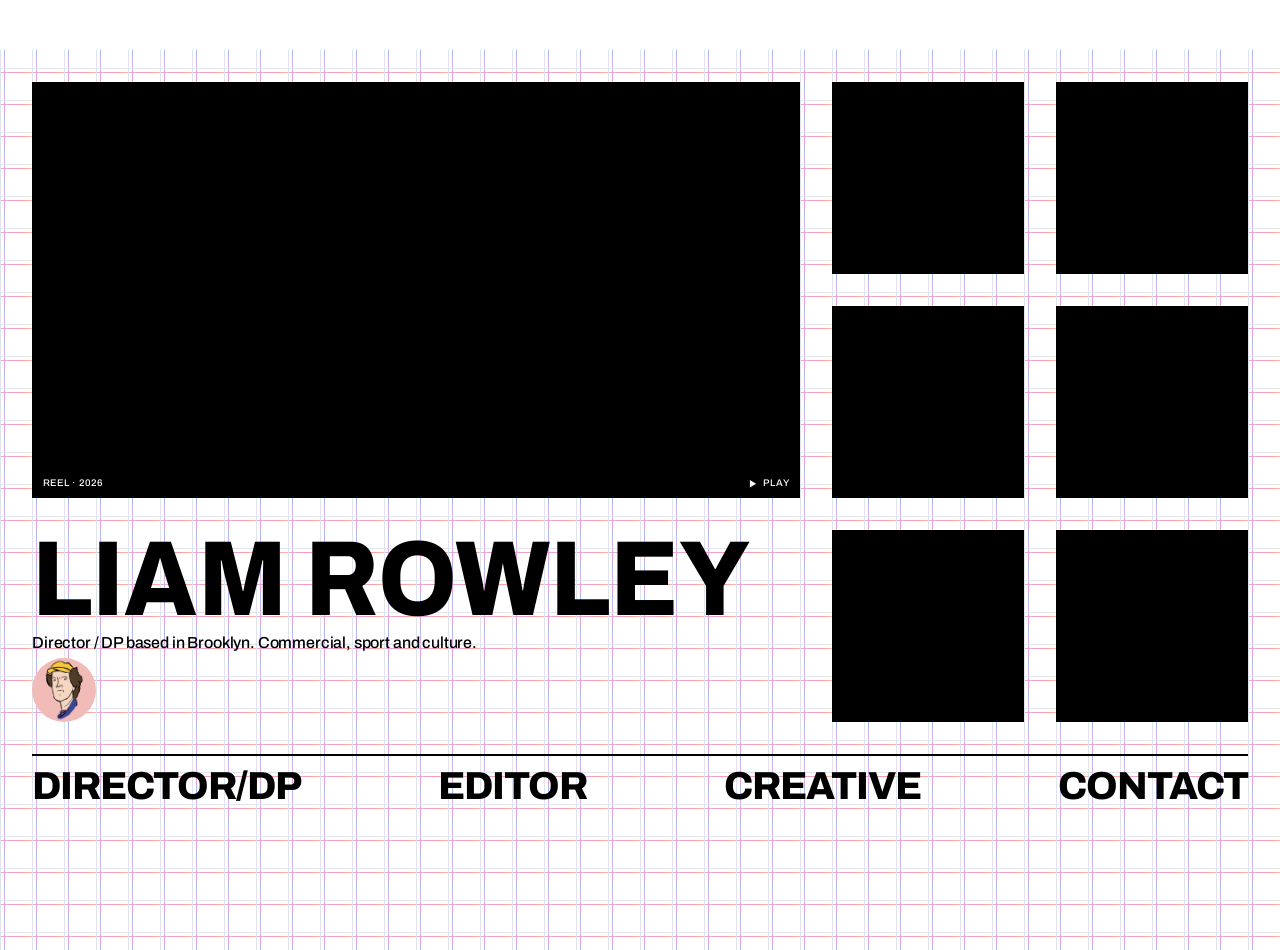
==== index.html @ 7812b7e1 "New Site" ====
<!doctype html>
<html lang="en">
<head>
  <meta charset="utf-8">
  <meta name="viewport" content="width=device-width, initial-scale=1">
  <title>Liam Rowley — Director / DP</title>
  <meta name="description" content="Liam Rowley is a Brooklyn-based Director / DP. Commercial, sport and culture.">
  <meta name="theme-color" content="#ffffff">
  <link rel="canonical" href="https://www.liamrowley.net/">
  <!-- Social share card: replace share.jpg with a 1200x630 frame from the reel -->
  <meta property="og:type" content="website">
  <meta property="og:title" content="Liam Rowley — Director / DP">
  <meta property="og:description" content="Brooklyn-based Director / DP. Commercial, sport and culture.">
  <meta property="og:url" content="https://www.liamrowley.net/">
  <meta property="og:image" content="https://www.liamrowley.net/share.jpg">
  <meta name="twitter:card" content="summary_large_image">
  <link rel="icon" href="favicon.svg" type="image/svg+xml">
  <link rel="apple-touch-icon" href="apple-touch-icon.png">
</head>
<body>
<link rel="preconnect" href="https://fonts.googleapis.com">
<link rel="stylesheet" href="https://fonts.googleapis.com/css2?family=Archivo:wght@500;700;800&display=swap">
<style>
  :root {
    --bg: #ffffff; --ink: #000000; --muted: #666666;
    --grid: #dfe3ea; --shadow-op: 0.5; --shadow-off: 4px;
    --cell: 36px; --ox: 0px; --oy: 0px;
    --g1: #0a84ff; --g2: #bf5af2; --g3: #ff375f; --g4: #ff9f0a;
  }
  * { box-sizing: border-box; }
  html, body { margin: 0; background: var(--bg); color: var(--ink); }
  body { position: relative; min-height: 100vh; }
  body { font-family: 'Archivo', 'Helvetica Neue', Helvetica, Arial, sans-serif; -webkit-font-smoothing: antialiased; overflow-x: hidden; }
  a { color: inherit; text-decoration: none; }
  a:hover { color: #444444; }
  :focus-visible { outline: 3px solid var(--ink); outline-offset: 3px; }
  .skip { position: absolute; left: -999px; top: 8px; background: #000; color: #fff; padding: 8px 12px; z-index: 50; }
  .skip:focus { left: 8px; }

  /* ---- paper: the two grids cover the whole viewport, aligned to the layout ---- */
  .paper { position: absolute; inset: 0; z-index: 0; pointer-events: none; background: var(--bg); }
  .paper::before, .paper::after { content: ""; position: absolute; inset: 0; background-size: var(--cell) var(--cell); }
  .paper::before {
    opacity: var(--shadow-op);
    background-image: linear-gradient(135deg, var(--g1) 0%, var(--g2) 33%, var(--g3) 66%, var(--g4) 100%);
    -webkit-mask-image: linear-gradient(to right, #000 1px, transparent 1px), linear-gradient(to bottom, #000 1px, transparent 1px);
    mask-image: linear-gradient(to right, #000 1px, transparent 1px), linear-gradient(to bottom, #000 1px, transparent 1px);
    -webkit-mask-size: var(--cell) var(--cell); mask-size: var(--cell) var(--cell);
    -webkit-mask-position: calc(var(--ox) + var(--shadow-off)) calc(var(--oy) + var(--shadow-off));
    mask-position: calc(var(--ox) + var(--shadow-off)) calc(var(--oy) + var(--shadow-off));
  }
  .paper::after {
    background-image: linear-gradient(to right, var(--grid) 1px, transparent 1px), linear-gradient(to bottom, var(--grid) 1px, transparent 1px);
    background-position: var(--ox) var(--oy);
  }

  /* ---- layout grid ---- */
  main { position: relative; z-index: 1; }
  .stage {
    display: grid;
    grid-template-columns: repeat(40, var(--cell));
    grid-template-rows: repeat(25, var(--cell));
    width: calc(var(--cell) * 40);
    height: calc(var(--cell) * 25);
    margin: var(--oy) 0 0 var(--ox);
  }
  .blk { position: relative; overflow: hidden; background: #000; display: block; color: #fff; }
  .blk img, .blk video { position: absolute; inset: 0; width: 100%; height: 100%; object-fit: cover; display: block; transition: transform .6s cubic-bezier(.2,.7,.2,1); }
  .blk .lbl { position: absolute; left: calc(var(--cell) * .33); bottom: calc(var(--cell) * .28); font-size: calc(var(--cell) * .3); font-weight: 500; letter-spacing: .08em; text-transform: uppercase; line-height: 1.2; }
  .tile .lbl { opacity: 0; transform: translateY(6px); transition: opacity .25s ease, transform .25s ease; }
  .tile:hover .lbl, .tile:focus-visible .lbl { opacity: 1; transform: none; }
  .tile:hover img, .tile:hover video { transform: scale(1.03); }
  .reel { cursor: pointer; }
  .play { position: absolute; right: calc(var(--cell) * .33); bottom: calc(var(--cell) * .28); display: flex; align-items: center; gap: .5em; font-size: calc(var(--cell) * .3); font-weight: 500; letter-spacing: .08em; text-transform: uppercase; }
  .play svg { width: 1.2em; height: 1.2em; }

  .reel  { grid-column: 2 / 26; grid-row: 2 / 15; }
  .name  { grid-column: 2 / 26; grid-row: 16 / 19; align-self: start; margin: 0; padding-top: calc(var(--cell) * .17); }
  .name svg { display: block; width: 100%; height: auto; }
  .tag   { grid-column: 2 / 26; grid-row: 19 / 20; align-self: center; margin: 0; font-size: calc(var(--cell) * .5); font-weight: 500; letter-spacing: -.01em; }
  .me    { grid-column: 2 / 4; grid-row: 20 / 22; width: calc(var(--cell) * 2); height: calc(var(--cell) * 2); border-radius: 50%; object-fit: cover; display: block; }
  .t1 { grid-column: 27 / 33; grid-row: 2 / 8; }   .t2 { grid-column: 34 / 40; grid-row: 2 / 8; }
  .t3 { grid-column: 27 / 33; grid-row: 9 / 15; }  .t4 { grid-column: 34 / 40; grid-row: 9 / 15; }
  .t5 { grid-column: 27 / 33; grid-row: 16 / 22; } .t6 { grid-column: 34 / 40; grid-row: 16 / 22; }
  nav.menu { grid-column: 2 / 40; grid-row: 23 / 25; display: flex; justify-content: space-between; align-items: center; border-top: 2px solid var(--ink); font-size: calc(var(--cell) * 1.22); font-weight: 800; letter-spacing: -.025em; text-transform: uppercase; line-height: 1; }
  nav.menu a { position: relative; }
  nav.menu a::after { content: ""; position: absolute; left: 0; right: 100%; bottom: -.08em; height: .08em; background: var(--ink); transition: right .3s cubic-bezier(.2,.7,.2,1); }
  nav.menu a:hover::after, nav.menu a:focus-visible::after { right: 0; }

  /* ---- entrance ---- */
  .in { opacity: 0; transform: translateY(10px); animation: in .7s cubic-bezier(.2,.7,.2,1) forwards; }
  .d1 { animation-delay: .05s } .d2 { animation-delay: .12s } .d3 { animation-delay: .19s } .d4 { animation-delay: .26s } .d5 { animation-delay: .33s } .d6 { animation-delay: .40s } .d7 { animation-delay: .47s } .d8 { animation-delay: .54s }
  @keyframes in { to { opacity: 1; transform: none; } }

  /* ---- lightbox ---- */
  .lb { position: fixed; inset: 0; z-index: 40; background: rgba(0,0,0,.92); display: none; align-items: center; justify-content: center; padding: 24px; }
  .lb.open { display: flex; }
  .lb .frame { width: min(100%, 177.78vh); aspect-ratio: 16 / 9; background: #111; color: #fff; display: flex; align-items: center; justify-content: center; font-size: 13px; letter-spacing: .08em; text-transform: uppercase; }
  .lb .frame iframe { width: 100%; height: 100%; border: 0; display: block; }
  .lb .close { position: absolute; top: 20px; right: 24px; color: #fff; background: none; border: 0; font: inherit; font-size: 13px; letter-spacing: .08em; text-transform: uppercase; cursor: pointer; padding: 8px; }

  /* ---- toast ---- */
  .toast { position: fixed; left: 50%; bottom: 24px; transform: translate(-50%, 20px); background: #000; color: #fff; padding: 12px 18px; font-size: 13px; letter-spacing: .06em; text-transform: uppercase; opacity: 0; transition: opacity .25s, transform .25s; z-index: 45; pointer-events: none; }
  .toast.show { opacity: 1; transform: translate(-50%, 0); }

  /* ---- mobile: 13 columns, page scrolls, reel > name > grid > menu ---- */
  @media (max-width: 767px) {
    .stage {
      grid-template-columns: repeat(13, var(--cell));
      grid-template-rows: repeat(38, var(--cell));
      width: calc(var(--cell) * 13);
      height: auto; min-height: 100vh;
      margin: 0 0 0 var(--ox);
    }
    .reel { grid-column: 2 / 13; grid-row: 2 / 8; }
    .name { grid-column: 2 / 13; grid-row: 9 / 11; padding-top: 0; }
    .tag  { grid-column: 2 / 13; grid-row: 11 / 13; align-self: start; font-size: calc(var(--cell) * .48); line-height: 1.25; }
    .me   { grid-column: 2 / 4; grid-row: 13 / 15; }
    .t1 { grid-column: 2 / 7; grid-row: 16 / 21; }  .t2 { grid-column: 8 / 13; grid-row: 16 / 21; }
    .t3 { grid-column: 2 / 7; grid-row: 22 / 27; }  .t4 { grid-column: 8 / 13; grid-row: 22 / 27; }
    .t5 { grid-column: 2 / 7; grid-row: 28 / 33; }  .t6 { grid-column: 8 / 13; grid-row: 28 / 33; }
    .tile .lbl { opacity: 1; transform: none; }
    nav.menu { grid-column: 2 / 13; grid-row: 34 / 38; display: grid; grid-template-columns: repeat(2, minmax(0, 1fr)); align-content: center; row-gap: calc(var(--cell) * .4); font-size: calc(var(--cell) * .78); }
    nav.menu a:nth-child(2n) { text-align: right; }
    nav.menu a::after { display: none; }
  }

  @media (prefers-reduced-motion: reduce) {
    .in { animation: none; opacity: 1; transform: none; }
    .blk img, .blk video, .tile .lbl, nav.menu a::after { transition: none; }
  }
  @media print { .paper { display: none; } }
</style>

<a class="skip" href="#work">Skip to work</a>
<div class="paper" aria-hidden="true"></div>

<main>
  <div class="stage" id="stage">
    <a class="blk reel in d1" href="#reel" id="reel" aria-label="Play the cinematography reel">
      <!-- Poster: replace src with a frame grab from the reel -->
      <img alt="" src="" style="display:none">
      <span class="lbl">Reel · 2026</span>
      <span class="play"><svg viewBox="0 0 24 24" fill="currentColor" aria-hidden="true"><path d="M6 4v16l13-8z"/></svg>Play</span>
    </a>

    <h1 class="name in d2" aria-label="Liam Rowley">
      <svg viewBox="0 0 864 96" aria-hidden="true"><text x="0" y="90" textLength="808" lengthAdjust="spacingAndGlyphs" style="font-family: 'Archivo', 'Helvetica Neue', Helvetica, Arial, sans-serif; font-size: 120px; font-weight: 800; fill: #000;">LIAM ROWLEY</text></svg>
    </h1>
    <p class="tag in d3">Director / DP based in Brooklyn. Commercial, sport and culture.</p>
    <img class="me in d4" src="[data-uri]" alt="Illustrated portrait of Liam Rowley">

    <a class="blk tile t1 in d3" href="#work" id="work"><span class="lbl">WNBA All-Star 2026</span></a>
    <a class="blk tile t2 in d4" href="#work"><span class="lbl">Shade Inc — Waiting Room</span></a>
    <a class="blk tile t3 in d5" href="#work"><span class="lbl">Nespresso — Bean Breakdown</span></a>
    <a class="blk tile t4 in d6" href="#work"><span class="lbl">EY — Family Dynasty</span></a>
    <a class="blk tile t5 in d7" href="#work"><span class="lbl">Sungboon Editor</span></a>
    <a class="blk tile t6 in d8" href="#work"><span class="lbl">Park Happening</span></a>

    <nav class="menu in d8" aria-label="Main">
      <a href="#work">Director/DP</a>
      <a href="#editor">Editor</a>
      <a href="#creative">Creative</a>
      <a href="#contact" id="contact" data-email="lyrowley@gmail.com">Contact</a>
    </nav>
  </div>
</main>

<div class="lb" id="lb" role="dialog" aria-modal="true" aria-label="Reel">
  <button class="close" id="lbClose" type="button">Close ✕</button>
  <div class="frame" id="lbFrame">Reel — drop the Vimeo embed here</div>
</div>
<div class="toast" id="toast" role="status" aria-live="polite"></div>

<script>
(function () {
  var root = document.documentElement;
  var stage = document.getElementById('stage');

  // Size the grid cell to the window so the layout and the paper grid stay locked together.
  function fit() {
    var w = window.innerWidth, h = window.innerHeight;
    var mobile = w < 768;
    var cell, cols, rows;
    if (mobile) { cols = 13; cell = Math.floor(w / cols); rows = null; }
    else { cols = 40; rows = 25; cell = Math.floor(Math.min(w / cols, h / rows)); }
    // Center the layout; the paper grid is offset by the same amount so its lines run through the blocks' edges.
    var ox = Math.round((w - cell * cols) / 2);
    var oy = rows ? Math.round((h - cell * rows) / 2) : 0;
    root.style.setProperty('--cell', cell + 'px');
    root.style.setProperty('--ox', ox + 'px');
    root.style.setProperty('--oy', oy + 'px');
  }
  fit();
  var t; window.addEventListener('resize', function () { clearTimeout(t); t = setTimeout(fit, 60); });

  // Reel lightbox.  To wire the real reel: set VIMEO_ID to the number from your Vimeo URL.
  var VIMEO_ID = '';
  var lb = document.getElementById('lb'), frame = document.getElementById('lbFrame'), last;
  function openLb(e) {
    e.preventDefault(); last = document.activeElement;
    if (VIMEO_ID && !frame.querySelector('iframe')) {
      frame.textContent = '';
      var f = document.createElement('iframe');
      f.src = 'https://player.vimeo.com/video/' + VIMEO_ID + '?autoplay=1&title=0&byline=0&portrait=0';
      f.allow = 'autoplay; fullscreen'; f.setAttribute('allowfullscreen', '');
      frame.appendChild(f);
    }
    lb.classList.add('open'); document.body.style.overflow = 'hidden'; document.getElementById('lbClose').focus();
  }
  function closeLb() {
    lb.classList.remove('open'); document.body.style.overflow = '';
    var f = frame.querySelector('iframe'); if (f) f.remove();
    if (last) last.focus();
  }
  document.getElementById('reel').addEventListener('click', openLb);
  document.getElementById('lbClose').addEventListener('click', closeLb);
  lb.addEventListener('click', function (e) { if (e.target === lb) closeLb(); });
  document.addEventListener('keydown', function (e) { if (e.key === 'Escape' && lb.classList.contains('open')) closeLb(); });

  // Contact: copy the email and say so.
  var toast = document.getElementById('toast'), tt;
  document.getElementById('contact').addEventListener('click', function (e) {
    e.preventDefault();
    var email = this.getAttribute('data-email');
    var done = function () {
      toast.textContent = email + ' copied'; toast.classList.add('show');
      clearTimeout(tt); tt = setTimeout(function () { toast.classList.remove('show'); }, 1800);
    };
    if (navigator.clipboard) navigator.clipboard.writeText(email).then(done, function () { location.href = 'mailto:' + email; });
    else location.href = 'mailto:' + email;
  });
})();
</script>

</body>
</html>
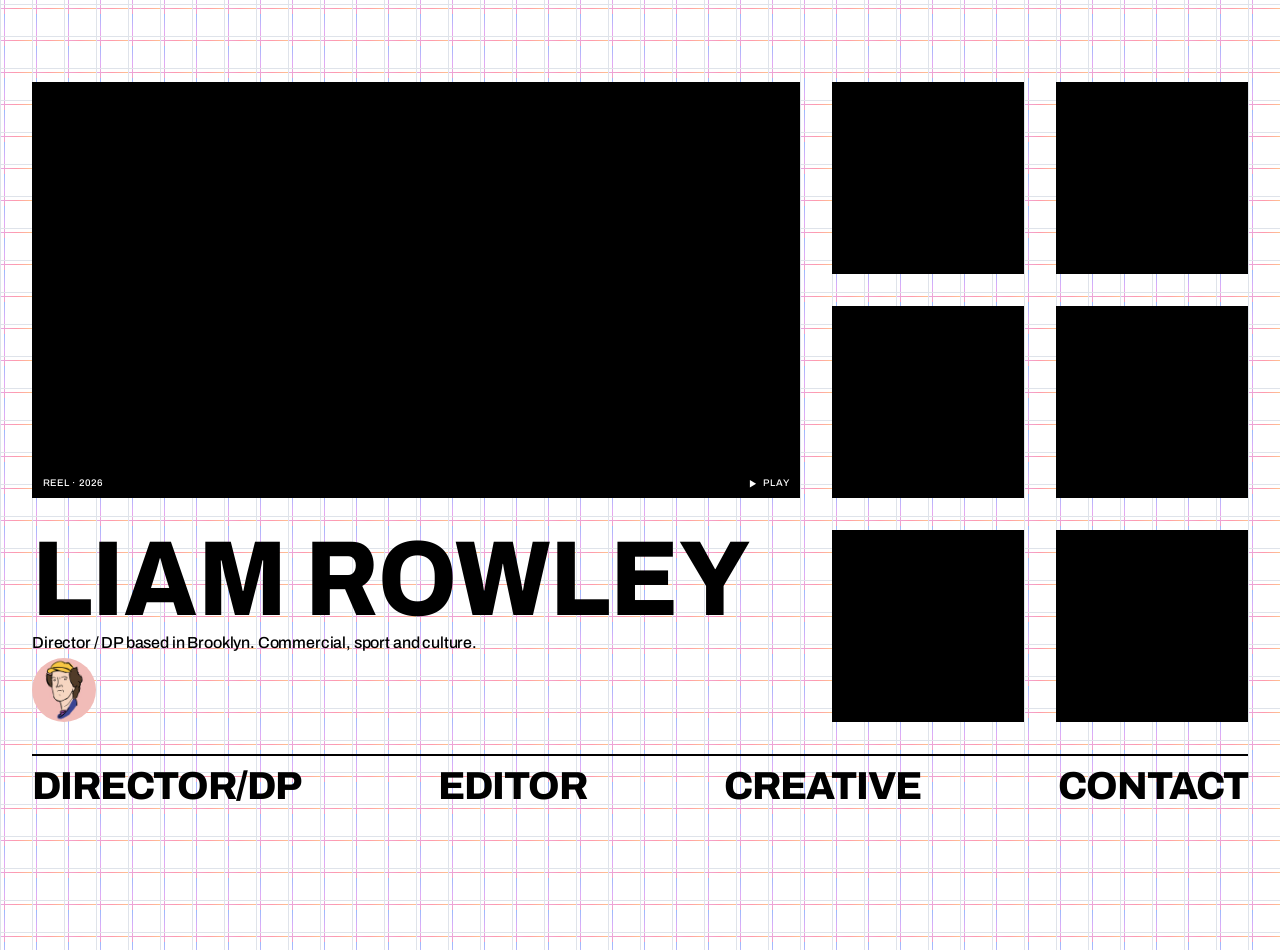
==== commit 523d542f: "V2 - Updated adaptive sizing - Added project pages" ====
--- a/index.html
+++ b/index.html
@@ -1,237 +1,78 @@
 <!doctype html>
-<html lang="en">
+<html lang="en" class="fit-home">
 <head>
   <meta charset="utf-8">
   <meta name="viewport" content="width=device-width, initial-scale=1">
   <title>Liam Rowley — Director / DP</title>
   <meta name="description" content="Liam Rowley is a Brooklyn-based Director / DP. Commercial, sport and culture.">
   <meta name="theme-color" content="#ffffff">
-  <link rel="canonical" href="https://www.liamrowley.net/">
-  <!-- Social share card: replace share.jpg with a 1200x630 frame from the reel -->
   <meta property="og:type" content="website">
   <meta property="og:title" content="Liam Rowley — Director / DP">
-  <meta property="og:description" content="Brooklyn-based Director / DP. Commercial, sport and culture.">
-  <meta property="og:url" content="https://www.liamrowley.net/">
+  <meta property="og:description" content="Liam Rowley is a Brooklyn-based Director / DP. Commercial, sport and culture.">
   <meta property="og:image" content="https://www.liamrowley.net/share.jpg">
   <meta name="twitter:card" content="summary_large_image">
   <link rel="icon" href="favicon.svg" type="image/svg+xml">
   <link rel="apple-touch-icon" href="apple-touch-icon.png">
+  <link rel="preconnect" href="https://fonts.googleapis.com">
+  <link rel="stylesheet" href="https://fonts.googleapis.com/css2?family=Archivo:wght@500;700;800&display=swap">
+  <link rel="stylesheet" href="site.css">
+  <link rel="canonical" href="https://www.liamrowley.net/">
+  <style>
+    body { overflow: hidden; height: 100vh; }
+    .stage { grid-template-rows: repeat(25, var(--cell)); height: calc(var(--cell) * 25); }
+    .reel  { grid-column: 2 / 26; grid-row: 2 / 15; }
+    .name  { grid-column: 2 / 26; grid-row: 16 / 19; align-self: start; margin: 0; padding-top: calc(var(--cell) * .17); }
+    .name svg { display: block; width: 100%; height: auto; }
+    .tag   { grid-column: 2 / 26; grid-row: 19 / 20; align-self: center; margin: 0; font-size: calc(var(--cell) * .5); font-weight: 500; letter-spacing: -.01em; }
+    .me    { grid-column: 2 / 4; grid-row: 20 / 22; width: calc(var(--cell) * 2); height: calc(var(--cell) * 2); border-radius: 50%; object-fit: cover; display: block; }
+    .t1 { grid-column: 27 / 33; grid-row: 2 / 8; }   .t2 { grid-column: 34 / 40; grid-row: 2 / 8; }
+    .t3 { grid-column: 27 / 33; grid-row: 9 / 15; }  .t4 { grid-column: 34 / 40; grid-row: 9 / 15; }
+    .t5 { grid-column: 27 / 33; grid-row: 16 / 22; } .t6 { grid-column: 34 / 40; grid-row: 16 / 22; }
+    nav.menu { grid-row: 23 / 25; }
+    @media (max-width: 767px) {
+      body { overflow: auto; height: auto; }
+      .stage { grid-template-rows: repeat(38, var(--cell)); height: auto; }
+      .reel { grid-column: 2 / 13; grid-row: 2 / 8; }
+      .name { grid-column: 2 / 13; grid-row: 9 / 11; padding-top: 0; }
+      .tag  { grid-column: 2 / 13; grid-row: 11 / 13; align-self: start; font-size: calc(var(--cell) * .48); line-height: 1.25; }
+      .me   { grid-column: 2 / 4; grid-row: 13 / 15; }
+      .t1 { grid-column: 2 / 7; grid-row: 16 / 21; }  .t2 { grid-column: 8 / 13; grid-row: 16 / 21; }
+      .t3 { grid-column: 2 / 7; grid-row: 22 / 27; }  .t4 { grid-column: 8 / 13; grid-row: 22 / 27; }
+      .t5 { grid-column: 2 / 7; grid-row: 28 / 33; }  .t6 { grid-column: 8 / 13; grid-row: 28 / 33; }
+      nav.menu { grid-row: 34 / 38; }
+    }
+  </style>
 </head>
 <body>
-<link rel="preconnect" href="https://fonts.googleapis.com">
-<link rel="stylesheet" href="https://fonts.googleapis.com/css2?family=Archivo:wght@500;700;800&display=swap">
-<style>
-  :root {
-    --bg: #ffffff; --ink: #000000; --muted: #666666;
-    --grid: #dfe3ea; --shadow-op: 0.5; --shadow-off: 4px;
-    --cell: 36px; --ox: 0px; --oy: 0px;
-    --g1: #0a84ff; --g2: #bf5af2; --g3: #ff375f; --g4: #ff9f0a;
-  }
-  * { box-sizing: border-box; }
-  html, body { margin: 0; background: var(--bg); color: var(--ink); }
-  body { position: relative; min-height: 100vh; }
-  body { font-family: 'Archivo', 'Helvetica Neue', Helvetica, Arial, sans-serif; -webkit-font-smoothing: antialiased; overflow-x: hidden; }
-  a { color: inherit; text-decoration: none; }
-  a:hover { color: #444444; }
-  :focus-visible { outline: 3px solid var(--ink); outline-offset: 3px; }
-  .skip { position: absolute; left: -999px; top: 8px; background: #000; color: #fff; padding: 8px 12px; z-index: 50; }
-  .skip:focus { left: 8px; }
-
-  /* ---- paper: the two grids cover the whole viewport, aligned to the layout ---- */
-  .paper { position: absolute; inset: 0; z-index: 0; pointer-events: none; background: var(--bg); }
-  .paper::before, .paper::after { content: ""; position: absolute; inset: 0; background-size: var(--cell) var(--cell); }
-  .paper::before {
-    opacity: var(--shadow-op);
-    background-image: linear-gradient(135deg, var(--g1) 0%, var(--g2) 33%, var(--g3) 66%, var(--g4) 100%);
-    -webkit-mask-image: linear-gradient(to right, #000 1px, transparent 1px), linear-gradient(to bottom, #000 1px, transparent 1px);
-    mask-image: linear-gradient(to right, #000 1px, transparent 1px), linear-gradient(to bottom, #000 1px, transparent 1px);
-    -webkit-mask-size: var(--cell) var(--cell); mask-size: var(--cell) var(--cell);
-    -webkit-mask-position: calc(var(--ox) + var(--shadow-off)) calc(var(--oy) + var(--shadow-off));
-    mask-position: calc(var(--ox) + var(--shadow-off)) calc(var(--oy) + var(--shadow-off));
-  }
-  .paper::after {
-    background-image: linear-gradient(to right, var(--grid) 1px, transparent 1px), linear-gradient(to bottom, var(--grid) 1px, transparent 1px);
-    background-position: var(--ox) var(--oy);
-  }
-
-  /* ---- layout grid ---- */
-  main { position: relative; z-index: 1; }
-  .stage {
-    display: grid;
-    grid-template-columns: repeat(40, var(--cell));
-    grid-template-rows: repeat(25, var(--cell));
-    width: calc(var(--cell) * 40);
-    height: calc(var(--cell) * 25);
-    margin: var(--oy) 0 0 var(--ox);
-  }
-  .blk { position: relative; overflow: hidden; background: #000; display: block; color: #fff; }
-  .blk img, .blk video { position: absolute; inset: 0; width: 100%; height: 100%; object-fit: cover; display: block; transition: transform .6s cubic-bezier(.2,.7,.2,1); }
-  .blk .lbl { position: absolute; left: calc(var(--cell) * .33); bottom: calc(var(--cell) * .28); font-size: calc(var(--cell) * .3); font-weight: 500; letter-spacing: .08em; text-transform: uppercase; line-height: 1.2; }
-  .tile .lbl { opacity: 0; transform: translateY(6px); transition: opacity .25s ease, transform .25s ease; }
-  .tile:hover .lbl, .tile:focus-visible .lbl { opacity: 1; transform: none; }
-  .tile:hover img, .tile:hover video { transform: scale(1.03); }
-  .reel { cursor: pointer; }
-  .play { position: absolute; right: calc(var(--cell) * .33); bottom: calc(var(--cell) * .28); display: flex; align-items: center; gap: .5em; font-size: calc(var(--cell) * .3); font-weight: 500; letter-spacing: .08em; text-transform: uppercase; }
-  .play svg { width: 1.2em; height: 1.2em; }
-
-  .reel  { grid-column: 2 / 26; grid-row: 2 / 15; }
-  .name  { grid-column: 2 / 26; grid-row: 16 / 19; align-self: start; margin: 0; padding-top: calc(var(--cell) * .17); }
-  .name svg { display: block; width: 100%; height: auto; }
-  .tag   { grid-column: 2 / 26; grid-row: 19 / 20; align-self: center; margin: 0; font-size: calc(var(--cell) * .5); font-weight: 500; letter-spacing: -.01em; }
-  .me    { grid-column: 2 / 4; grid-row: 20 / 22; width: calc(var(--cell) * 2); height: calc(var(--cell) * 2); border-radius: 50%; object-fit: cover; display: block; }
-  .t1 { grid-column: 27 / 33; grid-row: 2 / 8; }   .t2 { grid-column: 34 / 40; grid-row: 2 / 8; }
-  .t3 { grid-column: 27 / 33; grid-row: 9 / 15; }  .t4 { grid-column: 34 / 40; grid-row: 9 / 15; }
-  .t5 { grid-column: 27 / 33; grid-row: 16 / 22; } .t6 { grid-column: 34 / 40; grid-row: 16 / 22; }
-  nav.menu { grid-column: 2 / 40; grid-row: 23 / 25; display: flex; justify-content: space-between; align-items: center; border-top: 2px solid var(--ink); font-size: calc(var(--cell) * 1.22); font-weight: 800; letter-spacing: -.025em; text-transform: uppercase; line-height: 1; }
-  nav.menu a { position: relative; }
-  nav.menu a::after { content: ""; position: absolute; left: 0; right: 100%; bottom: -.08em; height: .08em; background: var(--ink); transition: right .3s cubic-bezier(.2,.7,.2,1); }
-  nav.menu a:hover::after, nav.menu a:focus-visible::after { right: 0; }
-
-  /* ---- entrance ---- */
-  .in { opacity: 0; transform: translateY(10px); animation: in .7s cubic-bezier(.2,.7,.2,1) forwards; }
-  .d1 { animation-delay: .05s } .d2 { animation-delay: .12s } .d3 { animation-delay: .19s } .d4 { animation-delay: .26s } .d5 { animation-delay: .33s } .d6 { animation-delay: .40s } .d7 { animation-delay: .47s } .d8 { animation-delay: .54s }
-  @keyframes in { to { opacity: 1; transform: none; } }
-
-  /* ---- lightbox ---- */
-  .lb { position: fixed; inset: 0; z-index: 40; background: rgba(0,0,0,.92); display: none; align-items: center; justify-content: center; padding: 24px; }
-  .lb.open { display: flex; }
-  .lb .frame { width: min(100%, 177.78vh); aspect-ratio: 16 / 9; background: #111; color: #fff; display: flex; align-items: center; justify-content: center; font-size: 13px; letter-spacing: .08em; text-transform: uppercase; }
-  .lb .frame iframe { width: 100%; height: 100%; border: 0; display: block; }
-  .lb .close { position: absolute; top: 20px; right: 24px; color: #fff; background: none; border: 0; font: inherit; font-size: 13px; letter-spacing: .08em; text-transform: uppercase; cursor: pointer; padding: 8px; }
-
-  /* ---- toast ---- */
-  .toast { position: fixed; left: 50%; bottom: 24px; transform: translate(-50%, 20px); background: #000; color: #fff; padding: 12px 18px; font-size: 13px; letter-spacing: .06em; text-transform: uppercase; opacity: 0; transition: opacity .25s, transform .25s; z-index: 45; pointer-events: none; }
-  .toast.show { opacity: 1; transform: translate(-50%, 0); }
-
-  /* ---- mobile: 13 columns, page scrolls, reel > name > grid > menu ---- */
-  @media (max-width: 767px) {
-    .stage {
-      grid-template-columns: repeat(13, var(--cell));
-      grid-template-rows: repeat(38, var(--cell));
-      width: calc(var(--cell) * 13);
-      height: auto; min-height: 100vh;
-      margin: 0 0 0 var(--ox);
-    }
-    .reel { grid-column: 2 / 13; grid-row: 2 / 8; }
-    .name { grid-column: 2 / 13; grid-row: 9 / 11; padding-top: 0; }
-    .tag  { grid-column: 2 / 13; grid-row: 11 / 13; align-self: start; font-size: calc(var(--cell) * .48); line-height: 1.25; }
-    .me   { grid-column: 2 / 4; grid-row: 13 / 15; }
-    .t1 { grid-column: 2 / 7; grid-row: 16 / 21; }  .t2 { grid-column: 8 / 13; grid-row: 16 / 21; }
-    .t3 { grid-column: 2 / 7; grid-row: 22 / 27; }  .t4 { grid-column: 8 / 13; grid-row: 22 / 27; }
-    .t5 { grid-column: 2 / 7; grid-row: 28 / 33; }  .t6 { grid-column: 8 / 13; grid-row: 28 / 33; }
-    .tile .lbl { opacity: 1; transform: none; }
-    nav.menu { grid-column: 2 / 13; grid-row: 34 / 38; display: grid; grid-template-columns: repeat(2, minmax(0, 1fr)); align-content: center; row-gap: calc(var(--cell) * .4); font-size: calc(var(--cell) * .78); }
-    nav.menu a:nth-child(2n) { text-align: right; }
-    nav.menu a::after { display: none; }
-  }
-
-  @media (prefers-reduced-motion: reduce) {
-    .in { animation: none; opacity: 1; transform: none; }
-    .blk img, .blk video, .tile .lbl, nav.menu a::after { transition: none; }
-  }
-  @media print { .paper { display: none; } }
-</style>
-
 <a class="skip" href="#work">Skip to work</a>
 <div class="paper" aria-hidden="true"></div>
-
 <main>
-  <div class="stage" id="stage">
-    <a class="blk reel in d1" href="#reel" id="reel" aria-label="Play the cinematography reel">
-      <!-- Poster: replace src with a frame grab from the reel -->
-      <img alt="" src="" style="display:none">
+  <div class="stage">
+    <a class="blk reel in d1" href="#" id="reel" data-vimeo="" aria-label="Play the cinematography reel">
+      <span id="reelPoster"></span>
       <span class="lbl">Reel · 2026</span>
       <span class="play"><svg viewBox="0 0 24 24" fill="currentColor" aria-hidden="true"><path d="M6 4v16l13-8z"/></svg>Play</span>
     </a>
-
     <h1 class="name in d2" aria-label="Liam Rowley">
       <svg viewBox="0 0 864 96" aria-hidden="true"><text x="0" y="90" textLength="808" lengthAdjust="spacingAndGlyphs" style="font-family: 'Archivo', 'Helvetica Neue', Helvetica, Arial, sans-serif; font-size: 120px; font-weight: 800; fill: #000;">LIAM ROWLEY</text></svg>
     </h1>
     <p class="tag in d3">Director / DP based in Brooklyn. Commercial, sport and culture.</p>
     <img class="me in d4" src="[data-uri]" alt="Illustrated portrait of Liam Rowley">
-
-    <a class="blk tile t1 in d3" href="#work" id="work"><span class="lbl">WNBA All-Star 2026</span></a>
-    <a class="blk tile t2 in d4" href="#work"><span class="lbl">Shade Inc — Waiting Room</span></a>
-    <a class="blk tile t3 in d5" href="#work"><span class="lbl">Nespresso — Bean Breakdown</span></a>
-    <a class="blk tile t4 in d6" href="#work"><span class="lbl">EY — Family Dynasty</span></a>
-    <a class="blk tile t5 in d7" href="#work"><span class="lbl">Sungboon Editor</span></a>
-    <a class="blk tile t6 in d8" href="#work"><span class="lbl">Park Happening</span></a>
-
-    <nav class="menu in d8" aria-label="Main">
-      <a href="#work">Director/DP</a>
-      <a href="#editor">Editor</a>
-      <a href="#creative">Creative</a>
-      <a href="#contact" id="contact" data-email="lyrowley@gmail.com">Contact</a>
+    <span id="homeTiles" hidden></span>
+    <nav class="menu in d8" aria-label="Main" id="work">
+      <a href="director.html">Director/DP</a>
+      <a href="editor.html">Editor</a>
+      <a href="creative.html">Creative</a>
+      <a href="#" data-email="lyrowley@gmail.com">Contact</a>
     </nav>
   </div>
 </main>
-
-<div class="lb" id="lb" role="dialog" aria-modal="true" aria-label="Reel">
+<div class="lb" id="lb" role="dialog" aria-modal="true" aria-label="Video">
   <button class="close" id="lbClose" type="button">Close ✕</button>
-  <div class="frame" id="lbFrame">Reel — drop the Vimeo embed here</div>
+  <div class="frame" id="lbFrame"></div>
 </div>
 <div class="toast" id="toast" role="status" aria-live="polite"></div>
-
-<script>
-(function () {
-  var root = document.documentElement;
-  var stage = document.getElementById('stage');
-
-  // Size the grid cell to the window so the layout and the paper grid stay locked together.
-  function fit() {
-    var w = window.innerWidth, h = window.innerHeight;
-    var mobile = w < 768;
-    var cell, cols, rows;
-    if (mobile) { cols = 13; cell = Math.floor(w / cols); rows = null; }
-    else { cols = 40; rows = 25; cell = Math.floor(Math.min(w / cols, h / rows)); }
-    // Center the layout; the paper grid is offset by the same amount so its lines run through the blocks' edges.
-    var ox = Math.round((w - cell * cols) / 2);
-    var oy = rows ? Math.round((h - cell * rows) / 2) : 0;
-    root.style.setProperty('--cell', cell + 'px');
-    root.style.setProperty('--ox', ox + 'px');
-    root.style.setProperty('--oy', oy + 'px');
-  }
-  fit();
-  var t; window.addEventListener('resize', function () { clearTimeout(t); t = setTimeout(fit, 60); });
-
-  // Reel lightbox.  To wire the real reel: set VIMEO_ID to the number from your Vimeo URL.
-  var VIMEO_ID = '';
-  var lb = document.getElementById('lb'), frame = document.getElementById('lbFrame'), last;
-  function openLb(e) {
-    e.preventDefault(); last = document.activeElement;
-    if (VIMEO_ID && !frame.querySelector('iframe')) {
-      frame.textContent = '';
-      var f = document.createElement('iframe');
-      f.src = 'https://player.vimeo.com/video/' + VIMEO_ID + '?autoplay=1&title=0&byline=0&portrait=0';
-      f.allow = 'autoplay; fullscreen'; f.setAttribute('allowfullscreen', '');
-      frame.appendChild(f);
-    }
-    lb.classList.add('open'); document.body.style.overflow = 'hidden'; document.getElementById('lbClose').focus();
-  }
-  function closeLb() {
-    lb.classList.remove('open'); document.body.style.overflow = '';
-    var f = frame.querySelector('iframe'); if (f) f.remove();
-    if (last) last.focus();
-  }
-  document.getElementById('reel').addEventListener('click', openLb);
-  document.getElementById('lbClose').addEventListener('click', closeLb);
-  lb.addEventListener('click', function (e) { if (e.target === lb) closeLb(); });
-  document.addEventListener('keydown', function (e) { if (e.key === 'Escape' && lb.classList.contains('open')) closeLb(); });
-
-  // Contact: copy the email and say so.
-  var toast = document.getElementById('toast'), tt;
-  document.getElementById('contact').addEventListener('click', function (e) {
-    e.preventDefault();
-    var email = this.getAttribute('data-email');
-    var done = function () {
-      toast.textContent = email + ' copied'; toast.classList.add('show');
-      clearTimeout(tt); tt = setTimeout(function () { toast.classList.remove('show'); }, 1800);
-    };
-    if (navigator.clipboard) navigator.clipboard.writeText(email).then(done, function () { location.href = 'mailto:' + email; });
-    else location.href = 'mailto:' + email;
-  });
-})();
-</script>
-
+<script src="projects.js"></script>
+<script src="site.js"></script>
 </body>
 </html>
--- a/site.css
+++ b/site.css
@@ -0,0 +1,109 @@
+/* liamrowley.net — shared styles. The whole site sits on one square grid; --cell is the size of one square. */
+
+:root {
+  --bg: #ffffff; --ink: #000000; --muted: #666666;
+  --grid: #dfe3ea; --shadow-op: 0.5; --shadow-off: 4px;
+  --g1: #0a84ff; --g2: #bf5af2; --g3: #ff375f; --g4: #ff9f0a;
+  /* scrolling pages: 40 columns across the window */
+  --cols: 40;
+  --cell: calc(100vw / var(--cols));
+  --ox: 0px; --oy: 0px;
+}
+/* the homepage fits 40 x 25 cells inside the window and centers them */
+.fit-home { --cell: min(calc(100vw / 40), calc(100vh / 25)); --ox: calc((100vw - var(--cell) * 40) / 2); --oy: calc((100vh - var(--cell) * 25) / 2); }
+
+* { box-sizing: border-box; }
+html { background: var(--bg); }
+html, body { margin: 0; color: var(--ink); }
+body { position: relative; min-height: 100vh; font-family: 'Archivo', 'Helvetica Neue', Helvetica, Arial, sans-serif; -webkit-font-smoothing: antialiased; overflow-x: hidden; }
+a { color: inherit; text-decoration: none; }
+a:hover { color: #444444; }
+:focus-visible { outline: 3px solid var(--ink); outline-offset: 3px; }
+.skip { position: absolute; left: -999px; top: 8px; background: #000; color: #fff; padding: 8px 12px; z-index: 50; }
+.skip:focus { left: 8px; }
+
+/* ---- paper: the two grids, extended a full screen above the page so overscroll shows paper, not white ---- */
+.paper { position: absolute; left: 0; right: 0; top: -100vh; bottom: 0; z-index: 0; pointer-events: none; background: var(--bg); }
+.paper::before, .paper::after { content: ""; position: absolute; inset: 0; background-size: var(--cell) var(--cell); }
+.paper::before {
+  opacity: var(--shadow-op);
+  background-image: linear-gradient(135deg, var(--g1) 0%, var(--g2) 33%, var(--g3) 66%, var(--g4) 100%);
+  -webkit-mask-image: linear-gradient(to right, #000 1px, transparent 1px), linear-gradient(to bottom, #000 1px, transparent 1px);
+  mask-image: linear-gradient(to right, #000 1px, transparent 1px), linear-gradient(to bottom, #000 1px, transparent 1px);
+  -webkit-mask-size: var(--cell) var(--cell); mask-size: var(--cell) var(--cell);
+  -webkit-mask-position: calc(var(--ox) + var(--shadow-off)) calc(var(--oy) + var(--shadow-off) + 100vh);
+  mask-position: calc(var(--ox) + var(--shadow-off)) calc(var(--oy) + var(--shadow-off) + 100vh);
+}
+.paper::after {
+  background-image: linear-gradient(to right, var(--grid) 1px, transparent 1px), linear-gradient(to bottom, var(--grid) 1px, transparent 1px);
+  background-position: var(--ox) calc(var(--oy) + 100vh);
+}
+
+/* ---- layout ---- */
+main { position: relative; z-index: 1; }
+.stage { display: grid; grid-template-columns: repeat(var(--cols), var(--cell)); grid-auto-rows: var(--cell); width: calc(var(--cell) * var(--cols)); margin: var(--oy) 0 0 var(--ox); }
+
+.blk { position: relative; overflow: hidden; background: #000; display: block; color: #fff; }
+.blk img, .blk video { position: absolute; inset: 0; width: 100%; height: 100%; object-fit: cover; display: block; transition: transform .6s cubic-bezier(.2,.7,.2,1); }
+.blk .lbl { position: absolute; left: calc(var(--cell) * .33); bottom: calc(var(--cell) * .28); right: calc(var(--cell) * .33); font-size: calc(var(--cell) * .3); font-weight: 500; letter-spacing: .08em; text-transform: uppercase; line-height: 1.2; }
+.tile .lbl { opacity: 0; transform: translateY(6px); transition: opacity .25s ease, transform .25s ease; }
+.tile:hover .lbl, .tile:focus-visible .lbl { opacity: 1; transform: none; }
+.tile:hover img, .tile:hover video { transform: scale(1.03); }
+.reel { cursor: pointer; }
+.play { position: absolute; right: calc(var(--cell) * .33); bottom: calc(var(--cell) * .28); display: flex; align-items: center; gap: .5em; font-size: calc(var(--cell) * .3); font-weight: 500; letter-spacing: .08em; text-transform: uppercase; }
+.play svg { width: 1.2em; height: 1.2em; }
+
+/* small caps labels and the big display type */
+.cap { font-size: calc(var(--cell) * .36); font-weight: 500; letter-spacing: .02em; text-transform: uppercase; line-height: 1; }
+.k { font-size: calc(var(--cell) * .3); font-weight: 500; letter-spacing: .08em; text-transform: uppercase; color: var(--muted); line-height: 1.2; }
+.v { font-size: calc(var(--cell) * .42); font-weight: 700; letter-spacing: -.01em; line-height: 1.25; }
+.display { margin: 0; font-weight: 800; letter-spacing: -.03em; text-transform: uppercase; line-height: .9; }
+
+/* top menu on inner pages: row 2, ruled underneath */
+nav.top { grid-column: 2 / 40; grid-row: 2 / 3; display: flex; justify-content: space-between; align-items: center; border-bottom: 2px solid var(--ink); }
+nav.top .links { display: flex; gap: var(--cell); }
+nav.top a { font-size: calc(var(--cell) * .36); font-weight: 700; letter-spacing: .02em; text-transform: uppercase; }
+nav.top a.here { border-bottom: 2px solid var(--ink); padding-bottom: 2px; }
+nav.top .brand { font-weight: 700; }
+nav.top .brand span { font-weight: 500; }
+
+/* big bottom menu (homepage) */
+nav.menu { grid-column: 2 / 40; display: flex; justify-content: space-between; align-items: center; border-top: 2px solid var(--ink); font-size: calc(var(--cell) * 1.22); font-weight: 800; letter-spacing: -.025em; text-transform: uppercase; line-height: 1; }
+nav.menu a { position: relative; }
+nav.menu a::after { content: ""; position: absolute; left: 0; right: 100%; bottom: -.08em; height: .08em; background: var(--ink); transition: right .3s cubic-bezier(.2,.7,.2,1); }
+nav.menu a:hover::after, nav.menu a:focus-visible::after { right: 0; }
+
+/* ---- entrance ---- */
+.in { opacity: 0; transform: translateY(10px); animation: in .7s cubic-bezier(.2,.7,.2,1) forwards; }
+.d1 { animation-delay: .05s } .d2 { animation-delay: .12s } .d3 { animation-delay: .19s } .d4 { animation-delay: .26s } .d5 { animation-delay: .33s } .d6 { animation-delay: .40s } .d7 { animation-delay: .47s } .d8 { animation-delay: .54s }
+@keyframes in { to { opacity: 1; transform: none; } }
+
+/* ---- lightbox ---- */
+.lb { position: fixed; inset: 0; z-index: 40; background: rgba(0,0,0,.92); display: none; align-items: center; justify-content: center; padding: 24px; }
+.lb.open { display: flex; }
+.lb .frame { width: min(100%, 177.78vh); aspect-ratio: 16 / 9; background: #111; color: #fff; display: flex; align-items: center; justify-content: center; font-size: 13px; letter-spacing: .08em; text-transform: uppercase; text-align: center; padding: 16px; }
+.lb .frame iframe { width: 100%; height: 100%; border: 0; display: block; }
+.lb .close { position: absolute; top: 20px; right: 24px; color: #fff; background: none; border: 0; font: inherit; font-size: 13px; letter-spacing: .08em; text-transform: uppercase; cursor: pointer; padding: 8px; }
+
+/* ---- toast ---- */
+.toast { position: fixed; left: 50%; bottom: 24px; transform: translate(-50%, 20px); background: #000; color: #fff; padding: 12px 18px; font-size: 13px; letter-spacing: .06em; text-transform: uppercase; opacity: 0; transition: opacity .25s, transform .25s; z-index: 45; pointer-events: none; }
+.toast.show { opacity: 1; transform: translate(-50%, 0); }
+
+/* ---- phones: 13 columns ---- */
+@media (max-width: 767px) {
+  :root, .fit-home { --cols: 13; --cell: calc(100vw / 13); --ox: 0px; --oy: 0px; }
+  .tile .lbl { opacity: 1; transform: none; }
+  nav.top { grid-column: 2 / 13; }
+  nav.top { flex-direction: column; align-items: flex-start; justify-content: center; gap: calc(var(--cell) * .35); height: calc(var(--cell) * 2) !important; }
+  nav.top .links { gap: calc(var(--cell) * .7); }
+  nav.top a { white-space: nowrap; font-size: calc(var(--cell) * .34); }
+  nav.menu { grid-column: 2 / 13; display: grid; grid-template-columns: repeat(2, minmax(0, 1fr)); align-content: center; row-gap: calc(var(--cell) * .4); font-size: calc(var(--cell) * .78); }
+  nav.menu a:nth-child(2n) { text-align: right; }
+  nav.menu a::after { display: none; }
+}
+
+@media (prefers-reduced-motion: reduce) {
+  .in { animation: none; opacity: 1; transform: none; }
+  .blk img, .blk video, .tile .lbl, nav.menu a::after { transition: none; }
+}
+@media print { .paper { display: none; } }
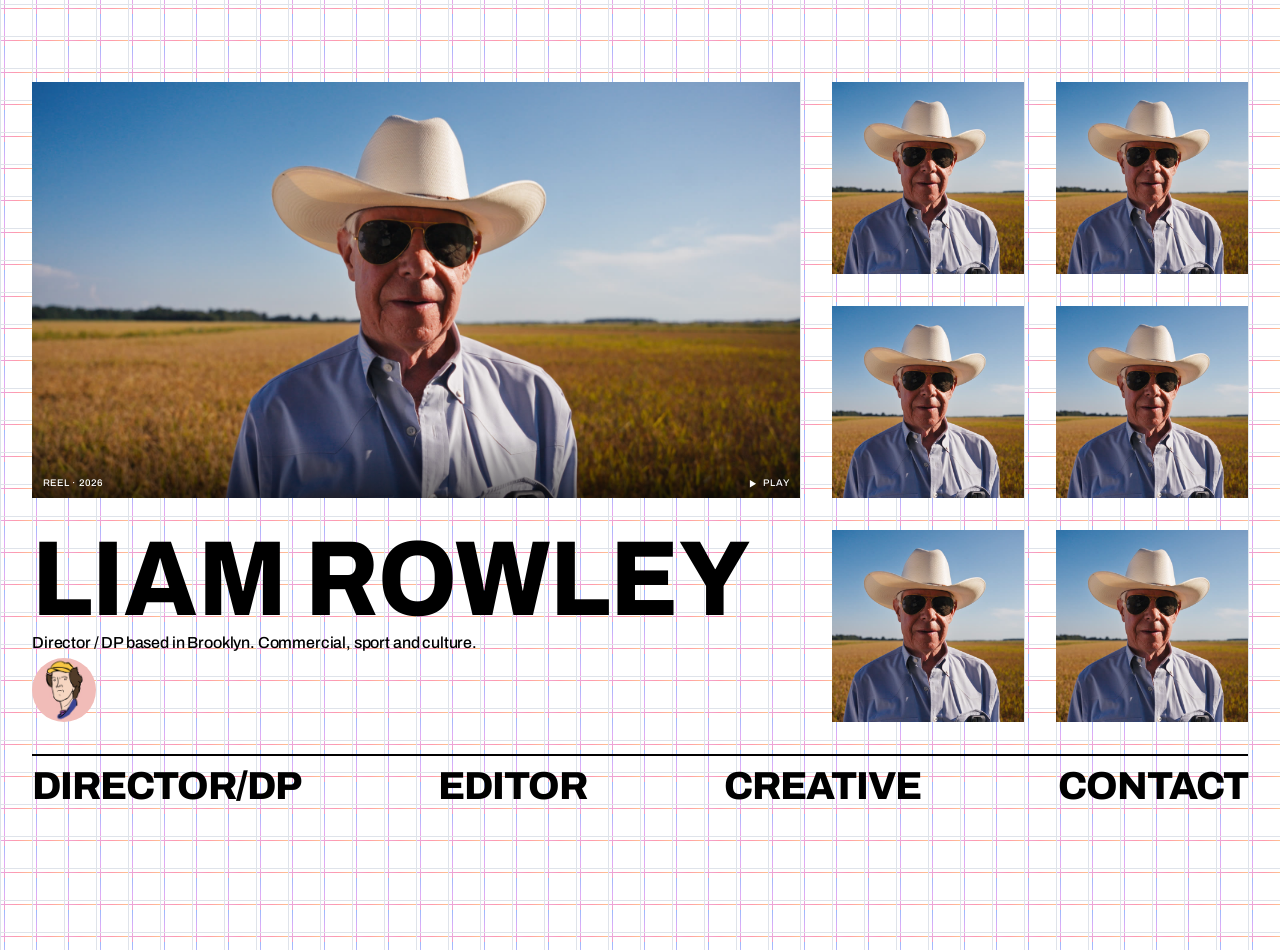
==== commit beee7da9: "Placeholder tweak" ====
--- a/index.html
+++ b/index.html
@@ -15,7 +15,7 @@
   <link rel="apple-touch-icon" href="apple-touch-icon.png">
   <link rel="preconnect" href="https://fonts.googleapis.com">
   <link rel="stylesheet" href="https://fonts.googleapis.com/css2?family=Archivo:wght@500;700;800&display=swap">
-  <link rel="stylesheet" href="site.css">
+  <link rel="stylesheet" href="site.css?v=202610271707">
   <link rel="canonical" href="https://www.liamrowley.net/">
   <style>
     body { overflow: hidden; height: 100vh; }
@@ -72,7 +72,7 @@
   <div class="frame" id="lbFrame"></div>
 </div>
 <div class="toast" id="toast" role="status" aria-live="polite"></div>
-<script src="projects.js"></script>
-<script src="site.js"></script>
+<script src="projects.js?v=202610271707"></script>
+<script src="site.js?v=202610271707"></script>
 </body>
 </html>
--- a/site.css
+++ b/site.css
@@ -48,8 +48,13 @@
 .blk .lbl { position: absolute; left: calc(var(--cell) * .33); bottom: calc(var(--cell) * .28); right: calc(var(--cell) * .33); font-size: calc(var(--cell) * .3); font-weight: 500; letter-spacing: .08em; text-transform: uppercase; line-height: 1.2; }
 .tile .lbl { opacity: 0; transform: translateY(6px); transition: opacity .25s ease, transform .25s ease; }
 .tile:hover .lbl, .tile:focus-visible .lbl { opacity: 1; transform: none; }
-.tile:hover img, .tile:hover video { transform: scale(1.03); }
+.tile:hover img { transform: scale(1.03); }
+.tile video.loop { opacity: 0; transition: opacity .35s ease; }
+.tile video.loop[autoplay], .tile:hover video.loop, .tile:focus-visible video.loop { opacity: 1; }
 .reel { cursor: pointer; }
+.reel video.loop { transition: none; }
+.reel::after { content: ""; position: absolute; left: 0; right: 0; bottom: 0; height: calc(var(--cell) * 2); background: linear-gradient(to top, rgba(0,0,0,.55), rgba(0,0,0,0)); pointer-events: none; }
+.reel .lbl, .reel .play { z-index: 1; }
 .play { position: absolute; right: calc(var(--cell) * .33); bottom: calc(var(--cell) * .28); display: flex; align-items: center; gap: .5em; font-size: calc(var(--cell) * .3); font-weight: 500; letter-spacing: .08em; text-transform: uppercase; }
 .play svg { width: 1.2em; height: 1.2em; }
 
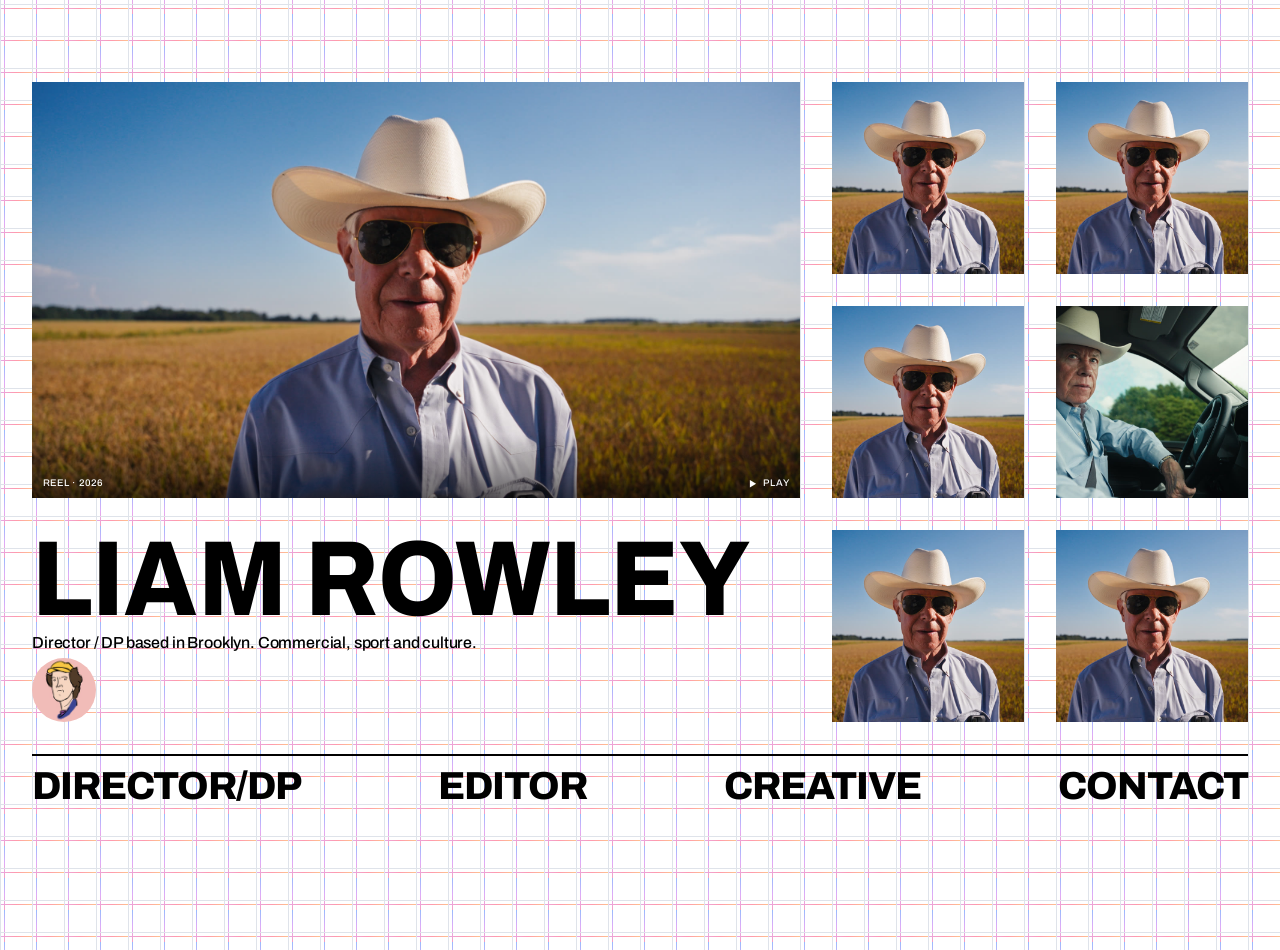
==== commit 860e0ea6: "Updated Images" ====
--- a/index.html
+++ b/index.html
@@ -15,7 +15,7 @@
   <link rel="apple-touch-icon" href="apple-touch-icon.png">
   <link rel="preconnect" href="https://fonts.googleapis.com">
   <link rel="stylesheet" href="https://fonts.googleapis.com/css2?family=Archivo:wght@500;700;800&display=swap">
-  <link rel="stylesheet" href="site.css?v=202610271707">
+  <link rel="stylesheet" href="site.css?v=202610271715">
   <link rel="canonical" href="https://www.liamrowley.net/">
   <style>
     body { overflow: hidden; height: 100vh; }
@@ -72,7 +72,7 @@
   <div class="frame" id="lbFrame"></div>
 </div>
 <div class="toast" id="toast" role="status" aria-live="polite"></div>
-<script src="projects.js?v=202610271707"></script>
-<script src="site.js?v=202610271707"></script>
+<script src="projects.js?v=202610271715"></script>
+<script src="site.js?v=202610271715"></script>
 </body>
 </html>
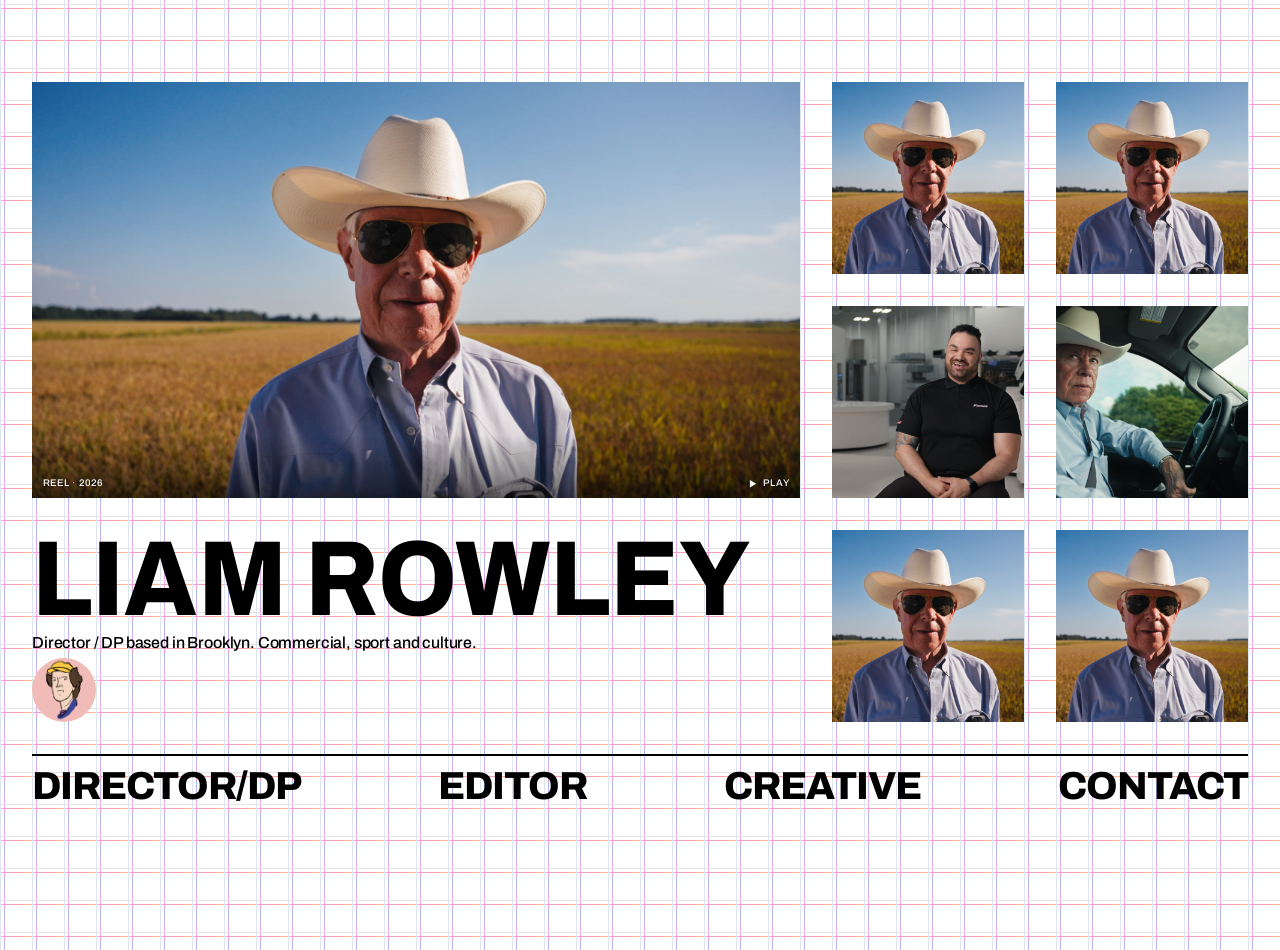
==== commit 352588c6: "Added Daikin Reel" ====
--- a/index.html
+++ b/index.html
@@ -15,7 +15,7 @@
   <link rel="apple-touch-icon" href="apple-touch-icon.png">
   <link rel="preconnect" href="https://fonts.googleapis.com">
   <link rel="stylesheet" href="https://fonts.googleapis.com/css2?family=Archivo:wght@500;700;800&display=swap">
-  <link rel="stylesheet" href="site.css?v=202610271715">
+  <link rel="stylesheet" href="site.css?v=202610271733">
   <link rel="canonical" href="https://www.liamrowley.net/">
   <style>
     body { overflow: hidden; height: 100vh; }
@@ -72,7 +72,7 @@
   <div class="frame" id="lbFrame"></div>
 </div>
 <div class="toast" id="toast" role="status" aria-live="polite"></div>
-<script src="projects.js?v=202610271715"></script>
-<script src="site.js?v=202610271715"></script>
+<script src="projects.js?v=202610271733"></script>
+<script src="site.js?v=202610271733"></script>
 </body>
 </html>
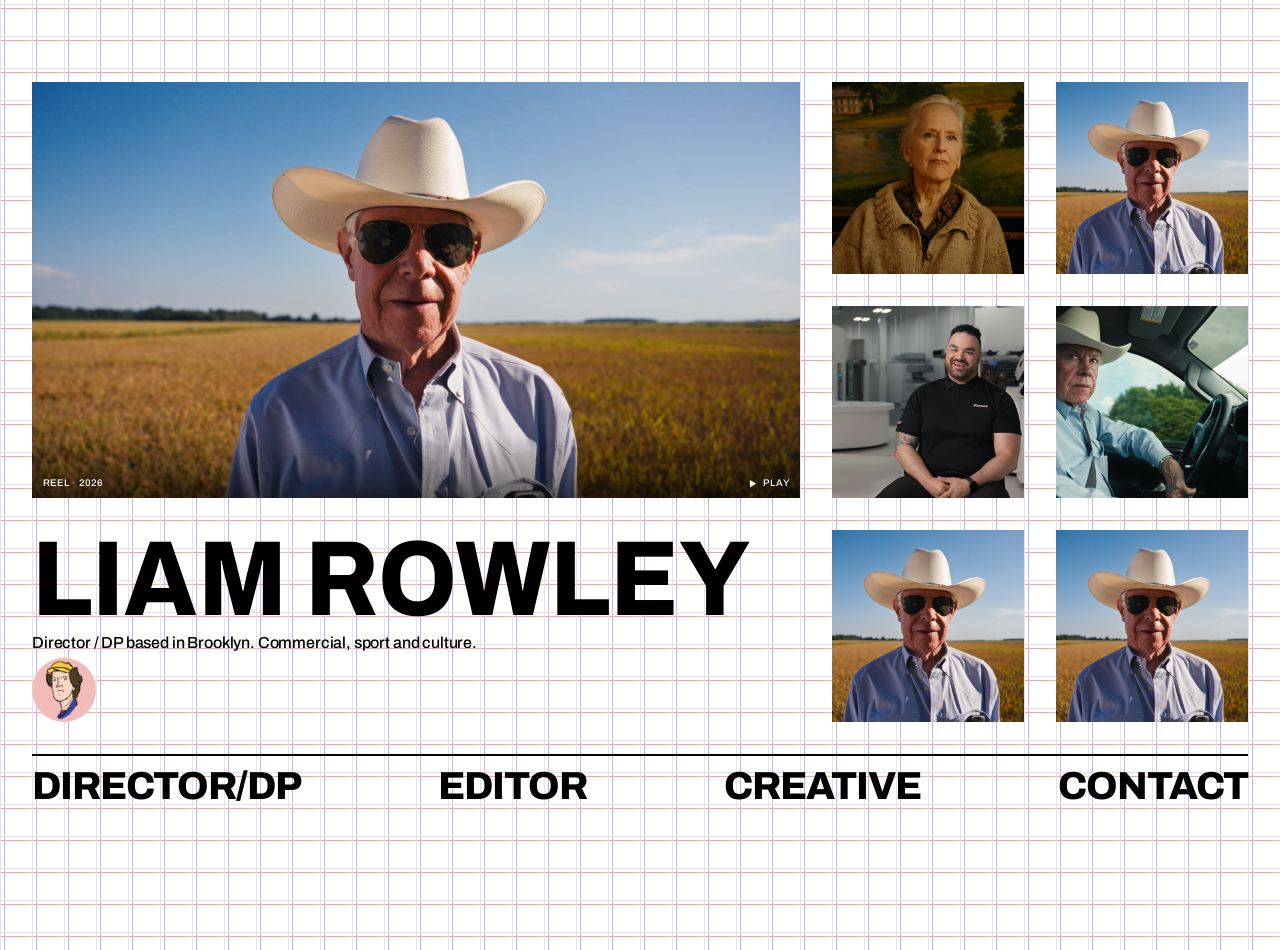
==== commit 7aa23a90: "Added Waiting Room" ====
--- a/index.html
+++ b/index.html
@@ -15,7 +15,7 @@
   <link rel="apple-touch-icon" href="apple-touch-icon.png">
   <link rel="preconnect" href="https://fonts.googleapis.com">
   <link rel="stylesheet" href="https://fonts.googleapis.com/css2?family=Archivo:wght@500;700;800&display=swap">
-  <link rel="stylesheet" href="site.css?v=202610271733">
+  <link rel="stylesheet" href="site.css?v=202610271812">
   <link rel="canonical" href="https://www.liamrowley.net/">
   <style>
     body { overflow: hidden; height: 100vh; }
@@ -72,7 +72,7 @@
   <div class="frame" id="lbFrame"></div>
 </div>
 <div class="toast" id="toast" role="status" aria-live="polite"></div>
-<script src="projects.js?v=202610271733"></script>
-<script src="site.js?v=202610271733"></script>
+<script src="projects.js?v=202610271812"></script>
+<script src="site.js?v=202610271812"></script>
 </body>
 </html>
